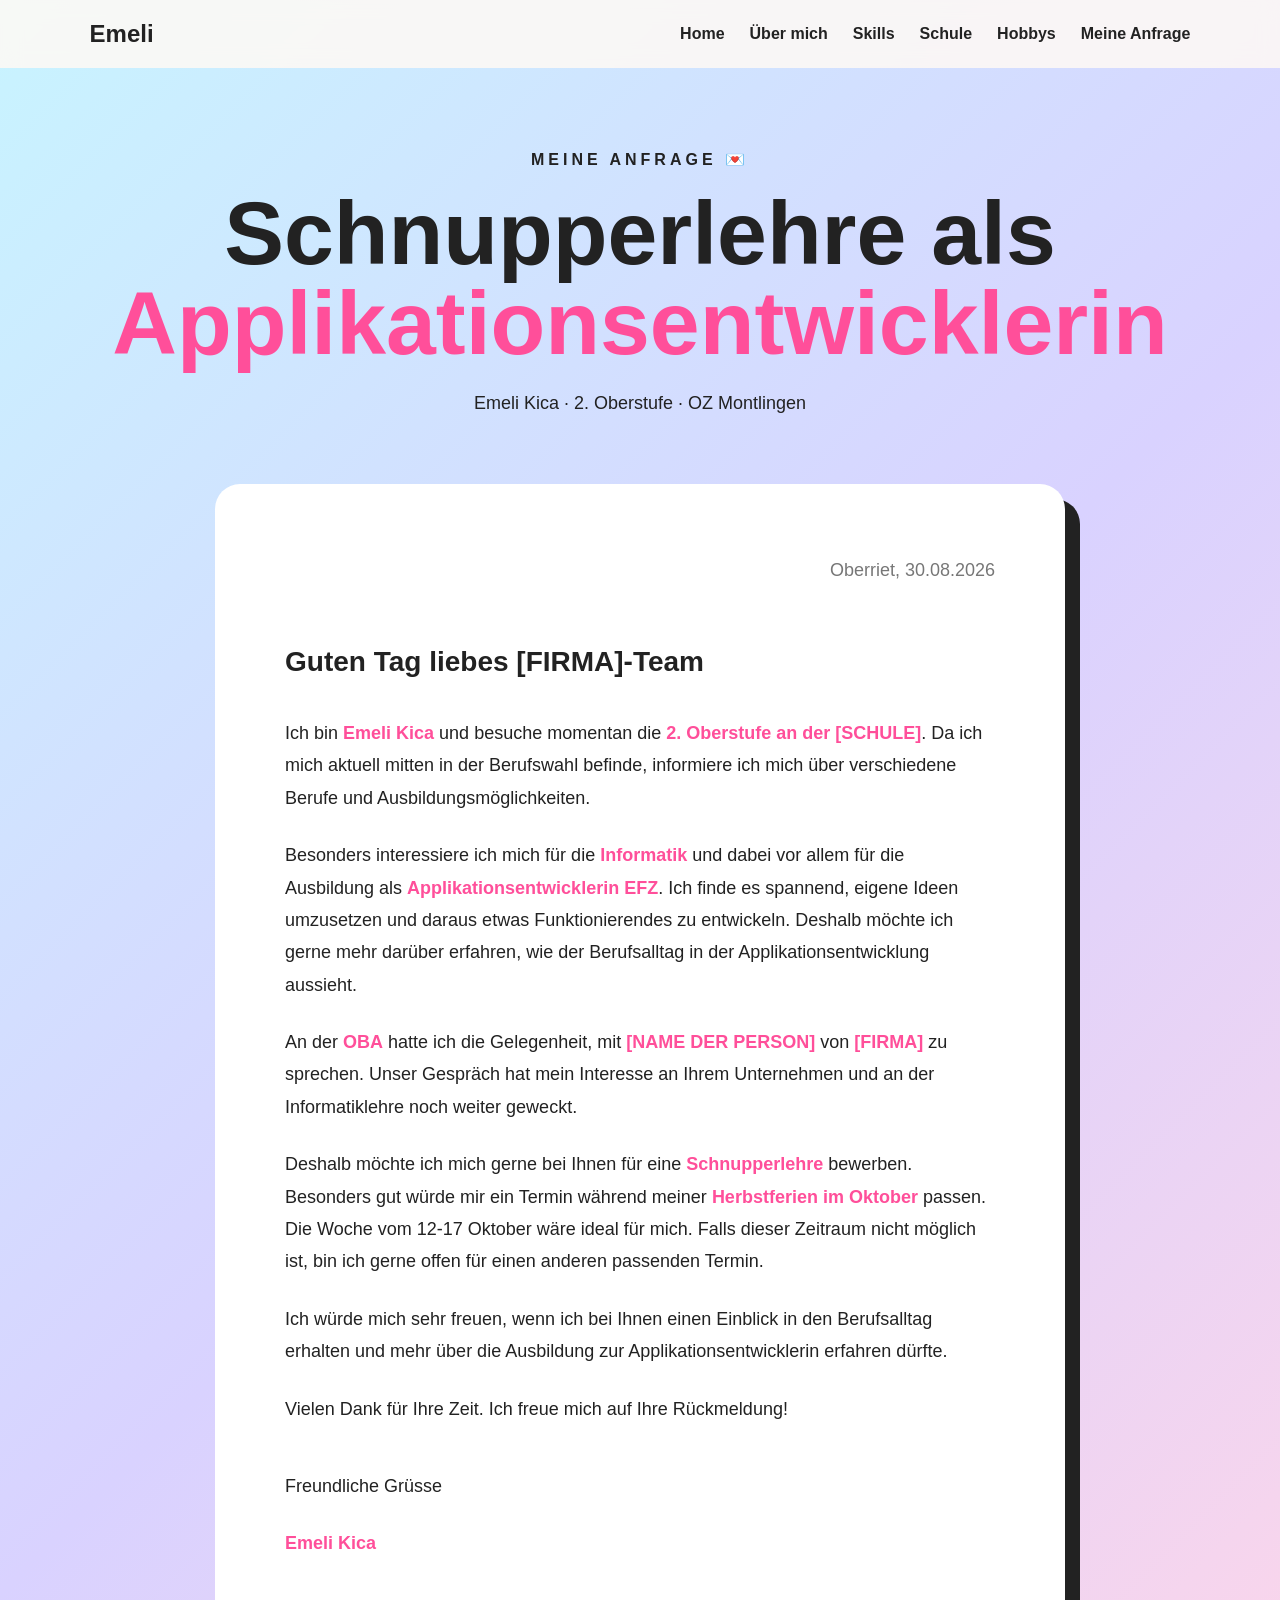
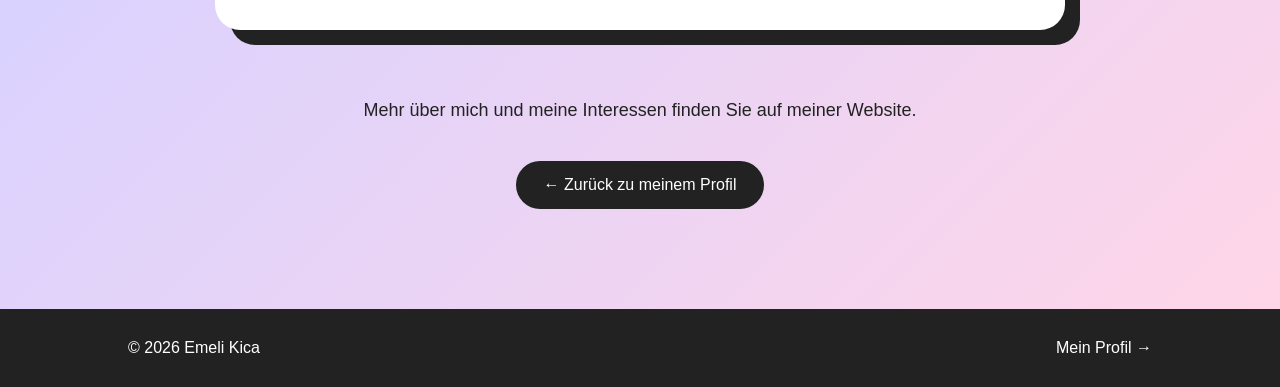
==== anfrage.html @ b60dd080 "Add files via upload" ====
<!DOCTYPE html>

<html lang="de">

<head>
    <meta charset="UTF-8">
    <meta name="viewport" content="width=device-width, initial-scale=1.0">


<title>EMELI KICA | Schnupperlehre</title>

<link rel="stylesheet" href="style.css">


</head>

<body>


<!-- NAVIGATION -->

<nav>
    <div class="logo">Emeli</div>

    <div class="nav-links">
        <a href="index.html">Home</a>
        <a href="index.html#about">Über mich</a>
        <a href="index.html#skills">Skills</a>
        <a href="index.html#education">Schule</a>
        <a href="index.html#hobbies">Hobbys</a>
        <a href="anfrage.html">Meine Anfrage</a>
    </div>
</nav>


<!-- ANFRAGE -->

<section class="request-page">

    <div class="request-header">

        <p class="small-title">MEINE ANFRAGE 💌</p>

        <h1>
            Schnupperlehre als<br>
            <span>Applikationsentwicklerin</span>
        </h1>

        <p>
            Emeli Kica · 2. Oberstufe · OZ Montlingen
        </p>

    </div>


    <!-- BRIEF -->

    <div class="letter">

        <div class="letter-top">
            <p>Oberriet, 30.08.2026</p>
        </div>


        <h2>Guten Tag liebes [FIRMA]-Team</h2>


        <p>
            Ich bin <strong>Emeli Kica</strong> und besuche
            momentan die <strong>2. Oberstufe an der [SCHULE]</strong>.
            Da ich mich aktuell mitten in der Berufswahl befinde,
            informiere ich mich über verschiedene Berufe und
            Ausbildungsmöglichkeiten.
        </p>


        <p>
            Besonders interessiere ich mich für die
            <strong>Informatik</strong> und dabei vor allem für die
            Ausbildung als <strong>Applikationsentwicklerin EFZ</strong>.
            Ich finde es spannend, eigene Ideen umzusetzen und daraus
            etwas Funktionierendes zu entwickeln. Deshalb möchte ich
            gerne mehr darüber erfahren, wie der Berufsalltag in der
            Applikationsentwicklung aussieht.
        </p>


        <p>
            An der <strong>OBA</strong> hatte ich
            die Gelegenheit, mit <strong>[NAME DER PERSON]</strong> von
            <strong>[FIRMA]</strong> zu sprechen. Unser Gespräch hat
            mein Interesse an Ihrem Unternehmen und an der
            Informatiklehre noch weiter geweckt.
        </p>


        <p>
            Deshalb möchte ich mich gerne bei Ihnen für eine
            <strong>Schnupperlehre</strong> bewerben. Besonders gut
            würde mir ein Termin während meiner
            <strong>Herbstferien im Oktober</strong> passen. Die Woche vom 12-17 Oktober wäre ideal für mich.
            Falls dieser Zeitraum nicht möglich ist, bin ich gerne
            offen für einen anderen passenden Termin.
        </p>


        <p>
            Ich würde mich sehr freuen, wenn ich bei Ihnen einen
            Einblick in den Berufsalltag erhalten und mehr über die
            Ausbildung zur Applikationsentwicklerin erfahren dürfte.
        </p>


        <p>
            Vielen Dank für Ihre Zeit. Ich freue mich auf Ihre
            Rückmeldung!
        </p>


        <div class="letter-ending">

            <p>
                Freundliche Grüsse
            </p>

            <strong>Emeli Kica</strong>

        </div>

    </div>


    <!-- ZUSATZ -->
     <!-- ZUSATZ -->
     <div class="request-footer"></div>

    <div class="request-footer">

        <p>
            Mehr über mich und meine Interessen finden Sie auf
            meiner Website.
        </p>

        <a href="index.html" class="button">
            ← Zurück zu meinem Profil
        </a>

    </div>

</section>


<footer>

    <p>
        © 2026 Emeli Kica
    </p>

    <a href="index.html">
        Mein Profil →
    </a>

</footer>


</body>

</html>
---- style.css ----
/* =========================
   GRUNDEINSTELLUNGEN
========================= */

* {
    margin: 0;
    padding: 0;
    box-sizing: border-box;
}

html {
    scroll-behavior: smooth;
}

body {
    font-family: Arial, sans-serif;
    background: #fffaf5;
    color: #222;
}


/* =========================
   NAVIGATION
========================= */

nav {
    position: fixed;
    top: 0;
    width: 100%;
    padding: 20px 7%;
    display: flex;
    justify-content: space-between;
    align-items: center;

    background: rgba(255, 250, 245, 0.85);
    backdrop-filter: blur(10px);

    z-index: 1000;
}

.logo {
    font-size: 24px;
    font-weight: bold;
}

.nav-links {
    display: flex;
    gap: 25px;
}

.nav-links a {
    text-decoration: none;
    color: #222;
    font-weight: 600;
    transition: 0.3s;
}

.nav-links a:hover {
    transform: translateY(-3px);
}


/* =========================
   HERO
========================= */

.hero {
    min-height: 100vh;

    display: flex;
    align-items: center;
    justify-content: space-between;

    padding: 120px 10%;

    background: linear-gradient(
        135deg,
        #ffd6e8,
        #d9d2ff,
        #c8f4ff
    );

    overflow: hidden;
}

.hero-text {
    animation: slideIn 1s ease;
}

.small-title {
    font-weight: bold;
    letter-spacing: 4px;
    margin-bottom: 20px;
}

.hero h1 {
    font-size: clamp(60px, 9vw, 130px);
    line-height: 0.9;
}

.hero h1 span {
    color: #ff4f9a;
}

.intro {
    margin-top: 30px;
    font-size: 20px;
}

.button {
    display: inline-block;
    margin-top: 30px;
    padding: 15px 28px;

    background: #222;
    color: white;

    text-decoration: none;
    border-radius: 50px;

    transition: 0.3s;
}

.button:hover {
    transform: scale(1.08);
}


/* =========================
   CIRCLE
========================= */

.hero-circle {
    width: 350px;
    height: 350px;

    border-radius: 50%;

    background: white;

    display: flex;
    justify-content: center;
    align-items: center;

    box-shadow: 20px 20px 0 #ff4f9a;

    animation: floating 4s ease-in-out infinite;
}

.circle-text {
    font-size: 70px;
}


/* =========================
   SECTIONS
========================= */

.section {
    padding: 120px 10%;
}

.section-title {
    margin-bottom: 60px;
}

.section-title p {
    color: #ff4f9a;
    font-weight: bold;
}

.section-title h2 {
    font-size: 55px;
}


/* =========================
   ÜBER MICH
========================= */

.about-content {
    display: grid;
    grid-template-columns: 1fr 1.5fr;
    gap: 70px;
    align-items: center;
}

.about-photo img {
    width: 100%;
    height: 500px;
    object-fit: cover;
    border-radius: 30px;
    transform: rotate(-3deg);
    display: block;
}

.about-text {
    font-size: 19px;
    line-height: 1.8;
}

.about-text h3 {
    font-size: 30px;
    margin-bottom: 20px;
}

.about-text p {
    margin-bottom: 20px;
}


/* =========================
   SKILLS
========================= */

.colorful-section {
    background: #222;
    color: white;
}

.skills-container {
    display: grid;
    grid-template-columns: repeat(3, 1fr);
    gap: 25px;
}

.skill-card {
    padding: 35px;

    background: white;
    color: #222;

    border-radius: 25px;

    transition: 0.4s;
}

.skill-card:hover {
    transform: translateY(-12px) rotate(1deg);
}

.emoji {
    font-size: 45px;
    margin-bottom: 20px;
}

.skill-card h3 {
    font-size: 25px;
    margin-bottom: 10px;
}

.skill-card p {
    line-height: 1.6;
}


/* =========================
   SCHULISCHER WERDEGANG
========================= */

.education-section {
    background: #fffaf5;
}

.timeline {
    position: relative;
    max-width: 1000px;
    margin: 0 auto;
    padding: 20px 0;
}

.timeline::before {
    content: "";
    position: absolute;

    left: 50%;
    top: 0;
    bottom: 0;

    width: 4px;

    background: #d9d2ff;

    transform: translateX(-50%);
}

.timeline-item {
    position: relative;

    width: 50%;

    padding: 20px 50px;

    margin-bottom: 40px;
}

.timeline-item:nth-child(odd) {
    left: 0;
    text-align: right;
}

.timeline-item:nth-child(even) {
    left: 50%;
}

.timeline-year {
    font-size: 18px;
    font-weight: bold;

    color: #ff4f9a;

    margin-bottom: 10px;
}

.timeline-dot {
    position: absolute;

    top: 25px;

    width: 22px;
    height: 22px;

    background: #ff4f9a;

    border: 5px solid #fffaf5;

    border-radius: 50%;

    box-shadow: 0 0 0 3px #ff4f9a;

    z-index: 2;
}

.timeline-item:nth-child(odd) .timeline-dot {
    right: -11px;
}

.timeline-item:nth-child(even) .timeline-dot {
    left: -11px;
}

.timeline-content {
    background: white;

    padding: 30px;

    border-radius: 25px;

    box-shadow: 10px 10px 0 #d9d2ff;

    transition: 0.3s;
}

.timeline-content:hover {
    transform: translateY(-8px);
    box-shadow: 15px 15px 0 #ff4f9a;
}

.school-type {
    font-size: 13px;

    font-weight: bold;

    letter-spacing: 2px;

    color: #ff4f9a;
}

.timeline-content h3 {
    font-size: 27px;

    margin: 10px 0 15px;
}

.timeline-content p {
    line-height: 1.6;
    color: #555;
}

.school-tag {
    display: inline-block;

    margin-top: 20px;

    padding: 8px 14px;

    background: #f2efff;

    border-radius: 50px;

    font-size: 14px;

    font-weight: bold;
}


/* =========================
   SPRACHEN
========================= */

.languages {
    max-width: 800px;
}

.language {
    margin-bottom: 35px;
}

.language > span {
    font-size: 20px;
    font-weight: bold;
}

.language-bar {
    height: 15px;

    background: #eee;

    border-radius: 20px;

    margin: 10px 0;
}

.language-progress {
    height: 100%;

    background: #ff4f9a;

    border-radius: 20px;
}

.progress-100 {
    width: 100%;
}

.progress-80 {
    width: 80%;
}

.progress-60 {
    width: 60%;
}


/* =========================
   HOBBYS
========================= */

.hobbies {
    display: grid;

    grid-template-columns: repeat(4, 1fr);

    gap: 20px;
}

.hobby {
    padding: 30px;

    background: white;
    color: #222;

    border-radius: 25px;

    font-size: 40px;

    transition: 0.3s;
}

.hobby:hover {
    transform: translateY(-10px);
}

.hobby h3 {
    font-size: 22px;
    margin: 15px 0;
}

.hobby p {
    font-size: 16px;
}


/* =========================
   WARUM INFORMATIK
========================= */

.why-box {
    max-width: 850px;

    font-size: 24px;

    line-height: 1.7;
}

.why-box p {
    margin-bottom: 25px;
}


/* =========================
   CODE CARD
========================= */

.code-card {
    max-width: 850px;
    margin: 60px auto 0;

    background: #222;
    color: white;

    border-radius: 20px;

    overflow: hidden;

    box-shadow: 12px 12px 0 #d9d2ff;

    transition: 0.3s;
}

.code-card:hover {
    transform: translateY(-8px);
    box-shadow: 16px 16px 0 #ff4f9a;
}


/* Code-Editor-Kopf */

.code-top {
    height: 50px;

    display: flex;
    align-items: center;

    gap: 8px;

    padding: 0 20px;

    background: #333;
}

.code-top span {
    width: 12px;
    height: 12px;

    border-radius: 50%;

    background: white;
}

.code-top p {
    margin-left: 15px;

    font-family: monospace;

    font-size: 14px;

    opacity: 0.7;
}


/* Code */

.code-content {
    padding: 30px;

    font-family: "Courier New", monospace;

    font-size: 17px;

    line-height: 1.8;

    overflow-x: auto;
}

.code-content > div {
    white-space: nowrap;
}

.line-number {
    color: #777;

    display: inline-block;

    width: 35px;
}

.keyword {
    color: #ff4f9a;
}

.number {
    color: #c8f4ff;
}

.string {
    color: #d9d2ff;
}

.boolean {
    color: #ffd6e8;
}


/* Unterer Bereich */

.code-bottom {
    padding: 20px 30px;

    font-size: 20px;

    font-weight: bold;

    background: #2b2b2b;
}


/* =========================
   KONTAKT
========================= */

.contact {
    text-align: center;

    padding: 120px 20px;

    background: linear-gradient(
        135deg,
        #ffd6e8,
        #d9d2ff
    );
}

.contact h2 {
    font-size: 60px;
}

.contact p {
    margin-top: 20px;
    font-size: 20px;
}


/* =========================
   FOOTER
========================= */

footer {
    padding: 30px 10%;

    display: flex;
    justify-content: space-between;

    background: #222;
    color: white;
}

footer a {
    color: white;
    text-decoration: none;
}


/* =========================
   ANIMATIONEN
========================= */

@keyframes slideIn {
    from {
        opacity: 0;
        transform: translateX(-50px);
    }

    to {
        opacity: 1;
        transform: translateX(0);
    }
}

@keyframes floating {
    0%, 100% {
        transform: translateY(0);
    }

    50% {
        transform: translateY(-20px);
    }
}

@keyframes letterAppear {
    from {
        opacity: 0;
        transform: translateY(40px) rotate(1deg);
    }

    to {
        opacity: 1;
        transform: translateY(0) rotate(0);
    }
}


/* =========================
   ANFRAGE / BRIEF
========================= */

.request-page {
    min-height: 100vh;

    padding: 150px 8% 100px;

    background: linear-gradient(
        135deg,
        #c8f4ff,
        #d9d2ff,
        #ffd6e8
    );
}

.request-header {
    text-align: center;
    margin-bottom: 70px;
}

.request-header h1 {
    font-size: clamp(45px, 7vw, 90px);

    line-height: 1;

    margin: 20px 0;
}

.request-header h1 span {
    color: #ff4f9a;
}

.request-header p:last-child {
    font-size: 18px;
    margin-top: 25px;
}


/* Brief */

.letter {
    max-width: 850px;

    margin: 0 auto;

    padding: 70px;

    background: white;

    border-radius: 25px;

    box-shadow: 15px 15px 0 #222;

    font-size: 18px;

    line-height: 1.8;

    animation: letterAppear 1s ease;
}

.letter-top {
    text-align: right;

    margin-bottom: 50px;

    color: #777;
}

.letter h2 {
    font-size: 28px;

    margin-bottom: 30px;
}

.letter p {
    margin-bottom: 25px;
}

.letter strong {
    color: #ff4f9a;
}

.letter-ending {
    margin-top: 45px;
}


/* Unterer Bereich */

.request-footer {
    text-align: center;

    margin-top: 70px;
}

.request-footer p {
    font-size: 18px;
    margin-bottom: 10px;
}


/* =========================
   MOBILE
========================= */

@media (max-width: 800px) {

    .nav-links {
        display: none;
    }

    .hero {
        flex-direction: column;
        text-align: center;
        gap: 70px;
    }

    .hero-circle {
        width: 250px;
        height: 250px;
    }

    .skills-container {
        grid-template-columns: 1fr;
    }

    .hobbies {
        grid-template-columns: 1fr 1fr;
    }

    .about-content {
        grid-template-columns: 1fr;
    }


    /* Schulischer Werdegang */

    .timeline::before {
        left: 10px;
    }

    .timeline-item,
    .timeline-item:nth-child(even),
    .timeline-item:nth-child(odd) {
        width: 100%;

        left: 0;

        text-align: left;

        padding-left: 40px;
        padding-right: 0;
    }

    .timeline-item:nth-child(odd) .timeline-dot,
    .timeline-item:nth-child(even) .timeline-dot {
        left: -1px;
        right: auto;
    }


    /* Code */

    .code-card {
        margin-top: 40px;

        box-shadow: 8px 8px 0 #d9d2ff;
    }

    .code-content {
        padding: 20px;

        font-size: 14px;
    }

    .code-bottom {
        padding: 18px 20px;

        font-size: 18px;
    }


    /* Anfrage */

    .request-page {
        padding: 120px 5% 70px;
    }

    .letter {
        padding: 35px 25px;

        box-shadow: 8px 8px 0 #222;

        font-size: 16px;
    }
}
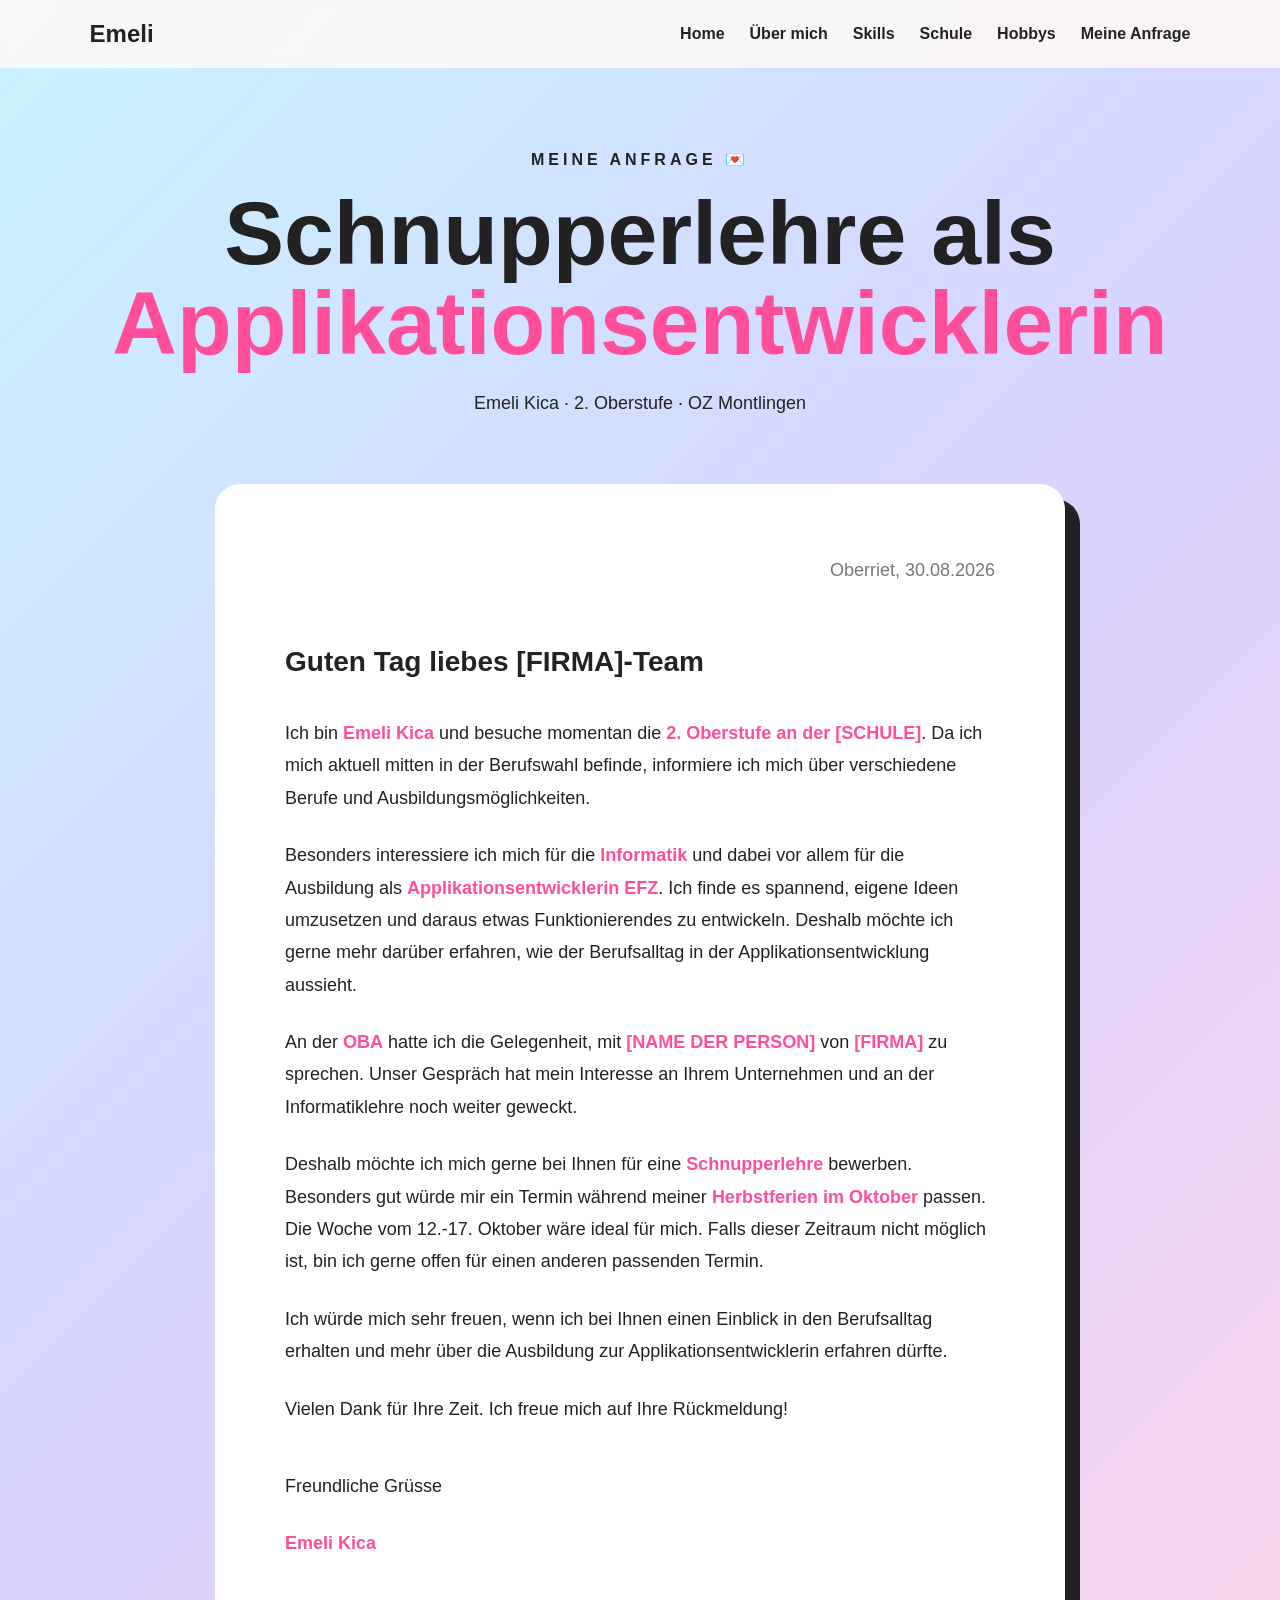
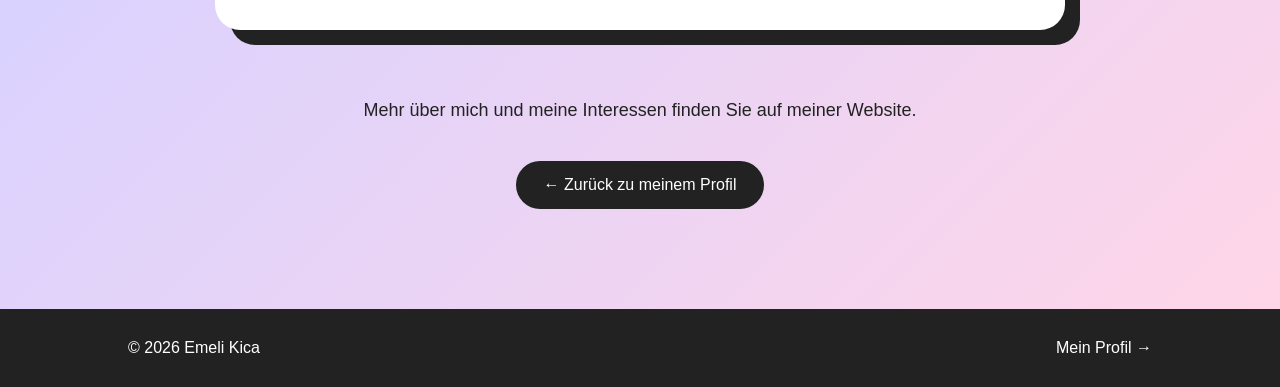
==== commit 32c687f7: "Update anfrage.html" ====
--- a/anfrage.html
+++ b/anfrage.html
@@ -98,7 +98,7 @@
             Deshalb möchte ich mich gerne bei Ihnen für eine
             <strong>Schnupperlehre</strong> bewerben. Besonders gut
             würde mir ein Termin während meiner
-            <strong>Herbstferien im Oktober</strong> passen. Die Woche vom 12-17 Oktober wäre ideal für mich.
+            <strong>Herbstferien im Oktober</strong> passen. Die Woche vom 12.-17. Oktober wäre ideal für mich.
             Falls dieser Zeitraum nicht möglich ist, bin ich gerne
             offen für einen anderen passenden Termin.
         </p>
